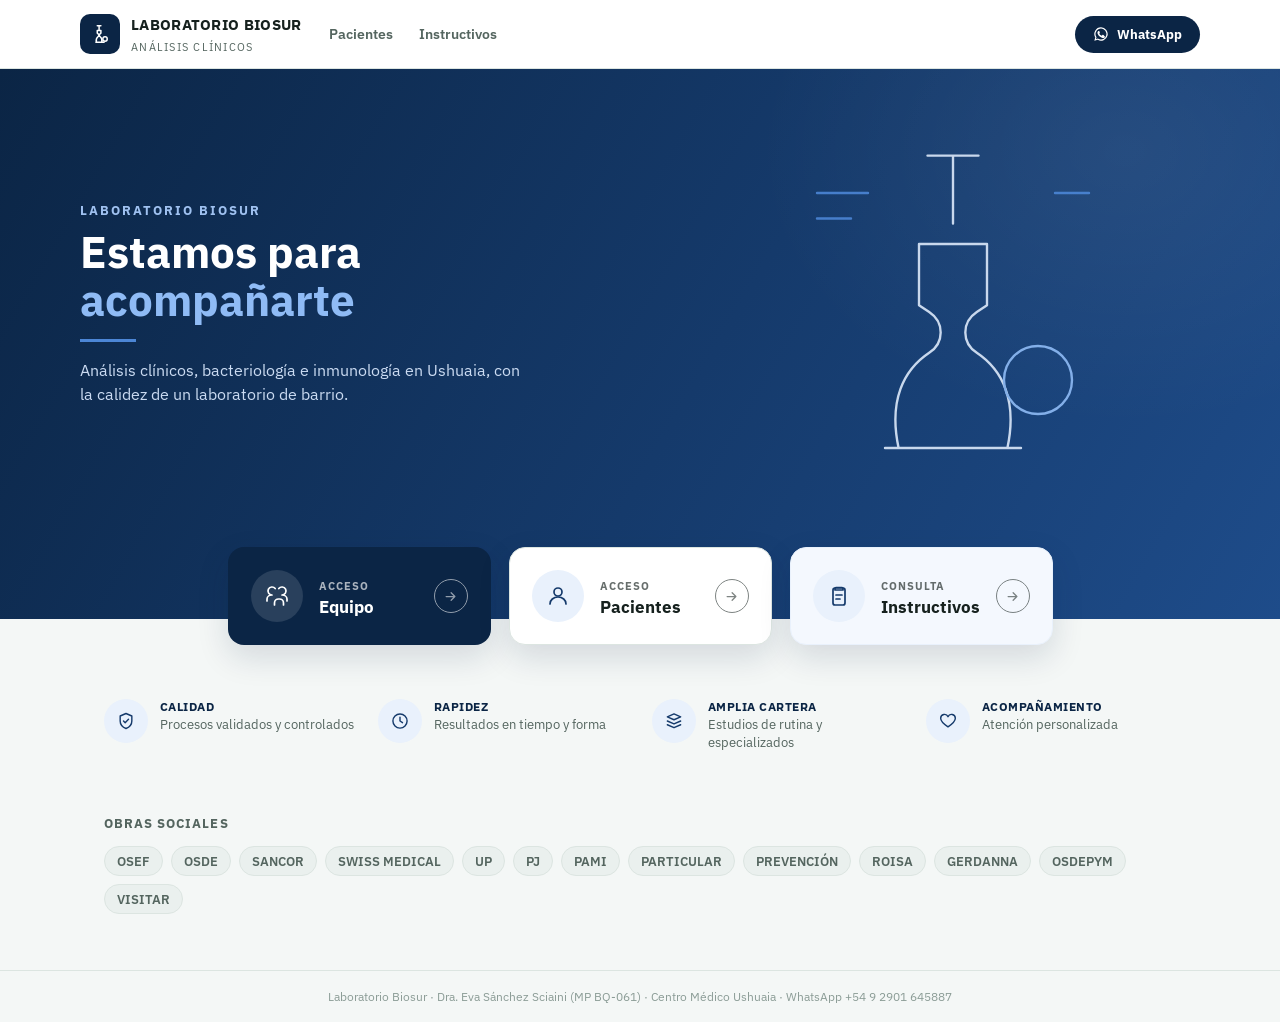
==== index.html @ 9de508c6 "Add files via upload" ====
<!DOCTYPE html>
<html lang="es">
<head>
<meta charset="UTF-8">
<meta name="viewport" content="width=device-width, initial-scale=1, viewport-fit=cover">
<title>Laboratorio Biosur</title>
<meta name="description" content="Laboratorio Biosur — Ushuaia. Acceso al equipo, portal de resultados para pacientes e instructivos de estudios.">
<link rel="preconnect" href="https://fonts.googleapis.com">
<link rel="preconnect" href="https://fonts.gstatic.com" crossorigin>
<link href="https://fonts.googleapis.com/css2?family=IBM+Plex+Sans:wght@400;500;600;700&family=IBM+Plex+Mono:wght@400;500;600&display=swap" rel="stylesheet">
<link rel="stylesheet" href="styles.css">
</head>
<body>

<header class="site-header">
  <div class="site-header-inner">
    <a class="home-link" href="index.html">
      <div class="brand-badge">
        <svg viewBox="0 0 24 24" fill="none" stroke="currentColor" stroke-width="1.6" stroke-linecap="round" stroke-linejoin="round">
          <path d="M9 3h4M11 3v5.2M7.5 21h9M8 21c-.6-3 .3-5 2-6.3 1-.75 1-2.05 0-2.8L9 11V8.2h4V11l-1 .9c-1 .75-1 2.05 0 2.8 1.7 1.3 2.6 3.3 2 6.3"/>
          <circle cx="17.5" cy="17.5" r="2.4"/>
        </svg>
      </div>
      <div class="brand-text">
        <h1>LABORATORIO BIOSUR</h1>
        <p>Análisis clínicos</p>
      </div>
    </a>
    <nav class="site-nav">
      <a href="portal.html">Pacientes</a>
      <a href="instructivos.html">Instructivos</a>
    </nav>
    <a class="btn-whatsapp-nav" href="https://wa.me/5492901645887" target="_blank" rel="noopener">
      <svg viewBox="0 0 24 24" fill="currentColor"><path d="M12 2a10 10 0 0 0-8.6 15.1L2 22l5.1-1.3A10 10 0 1 0 12 2Zm0 18.2a8.2 8.2 0 0 1-4.2-1.1l-.3-.2-3 .8.8-2.9-.2-.3A8.2 8.2 0 1 1 12 20.2Zm4.5-6.1c-.2-.1-1.5-.7-1.7-.8-.2-.1-.4-.1-.6.1-.2.2-.7.8-.8 1-.2.2-.3.2-.5.1-1.4-.7-2.4-1.3-3.3-2.9-.3-.4.3-.4.7-1.3.1-.2.1-.4 0-.5-.1-.1-.6-1.5-.8-2-.2-.5-.4-.4-.6-.4h-.5c-.2 0-.5.1-.7.3-.2.2-1 1-1 2.4s1 2.8 1.1 3c.1.2 2 3 4.8 4.2.7.3 1.2.5 1.6.6.7.2 1.3.2 1.8.1.6-.1 1.5-.6 1.7-1.2.2-.6.2-1.1.1-1.2-.1-.1-.2-.2-.5-.3Z"/></svg>
      WhatsApp
    </a>
  </div>
</header>

<section class="hero">
  <div class="hero-inner">
    <div>
      <div class="hero-eyebrow">Laboratorio Biosur</div>
      <h1>Estamos para<br><em>acompañarte</em></h1>
      <hr class="hero-rule">
      <p>Análisis clínicos, bacteriología e inmunología en Ushuaia, con la calidez de un laboratorio de barrio.</p>
    </div>
    <div class="hero-art">
      <svg viewBox="0 0 200 220" fill="none" stroke="#DCE9FA" stroke-width="1.4" stroke-linecap="round" stroke-linejoin="round">
        <path d="M85 18h30M100 18v40M60 190h80M68 190c-6-28 3-46 18-56 9-6 9-18 0-24l-6-4V70h40v36l-6 4c-9 6-9 18 0 24 15 10 24 28 18 56"/>
        <circle cx="150" cy="150" r="20" stroke="#8FBBF5"/>
        <path d="M20 40h30M20 55h20M160 40h20" stroke="#4C86D6"/>
      </svg>
    </div>
  </div>
</section>

<div class="cta-row">
  <a class="cta-card dark" href="https://claude.ai/artifact/8Lhq2tUGGRyqr3sbSBjFA2" target="_blank" rel="noopener">
    <span class="cta-icon">
      <svg viewBox="0 0 24 24" fill="none" stroke="currentColor" stroke-width="1.7" stroke-linecap="round" stroke-linejoin="round"><path d="M17 11a4 4 0 1 0-3.2-6.4M17 11c1.9 0 5 1 5 4v2M7 11a4 4 0 1 1 3.2-6.4M7 11c-1.9 0-5 1-5 4v2M9.5 21v-2a4 4 0 0 1 4-4h1a4 4 0 0 1 4 4v2"/></svg>
    </span>
    <span class="cta-body">
      <span class="cta-eyebrow">Acceso</span>
      <h2>Equipo</h2>
    </span>
    <span class="cta-arrow"><svg viewBox="0 0 24 24" fill="none" stroke="currentColor" stroke-width="2" stroke-linecap="round" stroke-linejoin="round"><path d="M5 12h14M13 6l6 6-6 6"/></svg></span>
  </a>

  <a class="cta-card" href="portal.html">
    <span class="cta-icon">
      <svg viewBox="0 0 24 24" fill="none" stroke="currentColor" stroke-width="1.7" stroke-linecap="round" stroke-linejoin="round"><circle cx="12" cy="8" r="4"/><path d="M4 20c0-4 3.5-7 8-7s8 3 8 7"/></svg>
    </span>
    <span class="cta-body">
      <span class="cta-eyebrow">Acceso</span>
      <h2>Pacientes</h2>
    </span>
    <span class="cta-arrow"><svg viewBox="0 0 24 24" fill="none" stroke="currentColor" stroke-width="2" stroke-linecap="round" stroke-linejoin="round"><path d="M5 12h14M13 6l6 6-6 6"/></svg></span>
  </a>

  <a class="cta-card tint" href="instructivos.html">
    <span class="cta-icon">
      <svg viewBox="0 0 24 24" fill="none" stroke="currentColor" stroke-width="1.7" stroke-linecap="round" stroke-linejoin="round"><rect x="6" y="4" width="12" height="17" rx="2"/><path d="M9 3.5h6a1 1 0 0 1 1 1V6H8V4.5a1 1 0 0 1 1-1ZM9 11h6M9 15h4"/></svg>
    </span>
    <span class="cta-body">
      <span class="cta-eyebrow">Consulta</span>
      <h2>Instructivos</h2>
    </span>
    <span class="cta-arrow"><svg viewBox="0 0 24 24" fill="none" stroke="currentColor" stroke-width="2" stroke-linecap="round" stroke-linejoin="round"><path d="M5 12h14M13 6l6 6-6 6"/></svg></span>
  </a>
</div>

<div class="feature-strip">
  <div class="feature">
    <span class="feature-icon"><svg viewBox="0 0 24 24" fill="none" stroke="currentColor" stroke-width="1.7" stroke-linecap="round" stroke-linejoin="round"><path d="M12 3l7 3v6c0 4.5-3 7.5-7 9-4-1.5-7-4.5-7-9V6l7-3Z"/><path d="M9 12l2 2 4-4"/></svg></span>
    <div>
      <div class="feature-title">Calidad</div>
      <div class="feature-desc">Procesos validados y controlados</div>
    </div>
  </div>
  <div class="feature">
    <span class="feature-icon"><svg viewBox="0 0 24 24" fill="none" stroke="currentColor" stroke-width="1.7" stroke-linecap="round" stroke-linejoin="round"><circle cx="12" cy="12" r="8.5"/><path d="M12 7.5V12l3 2"/></svg></span>
    <div>
      <div class="feature-title">Rapidez</div>
      <div class="feature-desc">Resultados en tiempo y forma</div>
    </div>
  </div>
  <div class="feature">
    <span class="feature-icon"><svg viewBox="0 0 24 24" fill="none" stroke="currentColor" stroke-width="1.7" stroke-linecap="round" stroke-linejoin="round"><path d="M4 7l8-3.5L20 7l-8 3.5L4 7Z"/><path d="M4 12l8 3.5 8-3.5M4 16.5l8 3.5 8-3.5"/></svg></span>
    <div>
      <div class="feature-title">Amplia cartera</div>
      <div class="feature-desc">Estudios de rutina y especializados</div>
    </div>
  </div>
  <div class="feature">
    <span class="feature-icon"><svg viewBox="0 0 24 24" fill="none" stroke="currentColor" stroke-width="1.7" stroke-linecap="round" stroke-linejoin="round"><path d="M20.8 8.6c0 4.4-8.8 10.4-8.8 10.4S3.2 13 3.2 8.6a4.6 4.6 0 0 1 8.8-1.8 4.6 4.6 0 0 1 8.8 1.8Z"/></svg></span>
    <div>
      <div class="feature-title">Acompañamiento</div>
      <div class="feature-desc">Atención personalizada</div>
    </div>
  </div>
</div>

<div class="section-obras">
  <div class="section-title">Obras sociales</div>
  <div class="chip-row">
    <span class="chip">OSEF</span>
    <span class="chip">OSDE</span>
    <span class="chip">SANCOR</span>
    <span class="chip">SWISS MEDICAL</span>
    <span class="chip">UP</span>
    <span class="chip">PJ</span>
    <span class="chip">PAMI</span>
    <span class="chip">PARTICULAR</span>
    <span class="chip">PREVENCIÓN</span>
    <span class="chip">ROISA</span>
    <span class="chip">GERDANNA</span>
    <span class="chip">OSDEPYM</span>
    <span class="chip">VISITAR</span>
  </div>
</div>

<footer class="site-footer">
  Laboratorio Biosur · Dra. Eva Sánchez Sciaini (MP BQ-061) · Centro Médico Ushuaia · WhatsApp +54 9 2901 645887
</footer>

</body>
</html>
---- styles.css ----
/* Laboratorio Biosur — sitio de pacientes
   Paleta y tipografía en línea con BIOSUR DATA (sistema interno), para que
   el paciente sienta que es el mismo laboratorio. */

:root{
  --bg:#F4F7F6; --surface:#FFFFFF; --surface-2:#EAF0EE;
  --ink:#16211E; --ink-soft:#54655F; --ink-faint:#8B9C96;
  --line:#DCE5E1; --line-strong:#C3D0CB;
  --accent:#336598; --accent-ink:#FFFFFF; --accent-soft:#DFE8F1; --accent-strong:#204D77;
  --ok:#2E9B5C; --ok-soft:#E1F4E9; --ok-ink:#0F5A31;
  --warn:#C0392B; --warn-soft:#FBE4E1; --warn-ink:#7A241C;
  --shadow: 0 1px 2px rgba(15,35,32,.06), 0 4px 14px rgba(15,35,32,.05);
  --radius: 12px;

  /* paleta "profesional" del hero / nav (más navy que el resto del sitio) */
  --navy-900:#0B2545; --navy-800:#153A6B; --navy-700:#1E4C8A;
  --blue-100:#E9F1FC; --blue-050:#F4F8FE;
}

*{ box-sizing:border-box; }
html,body{ margin:0; padding:0; }
[hidden]{ display:none!important; }
body{
  background:var(--bg); color:var(--ink);
  font-family:'IBM Plex Sans', system-ui, -apple-system, sans-serif;
  min-height:100vh;
  display:flex; flex-direction:column;
}
h1,h2,h3{ text-wrap:balance; margin:0 0 6px; }
a{ color:var(--accent-strong); }
button{ font-family:inherit; }
input,select{ font-family:inherit; font-size:15px; }

.mono{ font-family:'IBM Plex Mono', ui-monospace, monospace; }

/* ---------- header / nav ---------- */
.site-header{
  background:var(--surface); border-bottom:1px solid var(--line);
  padding:14px 24px; position:sticky; top:0; z-index:30;
}
.site-header-inner{
  max-width:1120px; margin:0 auto; display:flex; align-items:center; gap:20px;
}
.site-header .brand-text h1{ font-size:15px; font-weight:700; letter-spacing:.02em; }
.site-header .brand-text p{ margin:0; font-size:10.5px; color:var(--ink-soft); text-transform:uppercase; letter-spacing:.12em; }
.site-header a.home-link{ text-decoration:none; color:inherit; display:flex; align-items:center; gap:11px; }
.brand-badge{
  width:40px; height:40px; border-radius:10px; background:var(--navy-900);
  color:#fff; display:flex; align-items:center; justify-content:center;
  flex-shrink:0;
}
.brand-badge svg{ width:22px; height:22px; }
.site-nav{ display:flex; gap:26px; margin-left:8px; }
.site-nav a{
  color:var(--ink-soft); text-decoration:none; font-size:13.5px; font-weight:600;
}
.site-nav a:hover{ color:var(--navy-900); }
@media (max-width:700px){ .site-nav{ display:none; } }
.btn-whatsapp-nav{
  margin-left:auto; display:inline-flex; align-items:center; gap:8px;
  background:var(--navy-900); color:#fff; text-decoration:none;
  padding:10px 18px; border-radius:999px; font-size:13px; font-weight:700;
  white-space:nowrap; transition:.15s;
}
.btn-whatsapp-nav:hover{ background:var(--navy-800); }
.btn-whatsapp-nav svg{ width:16px; height:16px; }

/* ---------- layout ---------- */
main{ flex:1; width:100%; }
.wrap{ max-width:1120px; margin:0 auto; padding:0 24px; }
main.simple{ max-width:880px; margin:0 auto; padding:28px 20px 60px; width:100%; }
.lead{ color:var(--ink-soft); font-size:15px; max-width:60ch; margin-bottom:26px; }

.card{
  background:var(--surface); border:1px solid var(--line); border-radius:var(--radius);
  padding:22px; box-shadow:var(--shadow);
}
.card + .card{ margin-top:16px; }

/* ---------- hero (home) ---------- */
.hero{
  position:relative; overflow:hidden; color:#fff;
  background:
    radial-gradient(620px 460px at 88% 15%, rgba(255,255,255,.06), transparent 60%),
    linear-gradient(120deg, var(--navy-900) 0%, var(--navy-800) 55%, var(--navy-700) 100%);
  padding:56px 24px 120px;
}
.hero-inner{ max-width:1120px; margin:0 auto; position:relative; display:grid; grid-template-columns:1.1fr .9fr; gap:24px; align-items:center; }
@media (max-width:900px){ .hero-inner{ grid-template-columns:1fr; } .hero-art{ display:none; } }
.hero-eyebrow{ font-size:12.5px; font-weight:700; letter-spacing:.16em; color:#9FC1F0; text-transform:uppercase; }
.hero h1{ font-size:clamp(30px,5vw,44px); line-height:1.08; margin:10px 0 16px; font-weight:700; color:#fff; }
.hero h1 em{ font-style:normal; color:#8FBBF5; }
.hero-rule{ width:56px; height:3px; background:#4C86D6; border:none; margin:0 0 16px; }
.hero p{ font-size:15.5px; color:#CBDBF2; max-width:44ch; line-height:1.55; }
.hero-art{ display:flex; align-items:center; justify-content:center; }
.hero-art svg{ width:100%; max-width:340px; height:auto; opacity:.9; }

/* CTA cards, superpuestas sobre el borde inferior del hero */
.cta-row{
  max-width:1120px; margin:-72px auto 0; padding:0 24px; position:relative; z-index:5;
  display:grid; grid-template-columns:repeat(3,1fr); gap:18px;
}
@media (max-width:900px){ .cta-row{ grid-template-columns:1fr; } }
.cta-card{
  display:flex; align-items:center; gap:16px; text-decoration:none; color:inherit;
  padding:22px 22px; border-radius:16px; box-shadow:0 12px 32px rgba(11,37,69,.14);
  transition:.15s; background:var(--surface); border:1px solid var(--line);
}
.cta-card:hover{ transform:translateY(-2px); }
.cta-card.dark{ background:var(--navy-900); color:#fff; border-color:transparent; }
.cta-card.tint{ background:var(--blue-050); border-color:var(--blue-100); }
.cta-icon{
  width:52px; height:52px; border-radius:999px; flex-shrink:0;
  display:flex; align-items:center; justify-content:center;
  background:var(--blue-100); color:var(--navy-800);
}
.cta-card.dark .cta-icon{ background:rgba(255,255,255,.12); color:#fff; }
.cta-icon svg{ width:24px; height:24px; }
.cta-body{ flex:1; }
.cta-eyebrow{ font-size:10.5px; font-weight:700; letter-spacing:.1em; text-transform:uppercase; opacity:.65; }
.cta-card h2{ font-size:17px; margin:2px 0 0; }
.cta-arrow{
  width:34px; height:34px; border-radius:999px; border:1.5px solid currentColor; opacity:.55;
  display:flex; align-items:center; justify-content:center; flex-shrink:0;
}
.cta-arrow svg{ width:15px; height:15px; }

/* ---------- feature strip ---------- */
.feature-strip{
  max-width:1120px; margin:54px auto 0; padding:0 24px 8px;
  display:grid; grid-template-columns:repeat(4,1fr); gap:24px;
}
@media (max-width:820px){ .feature-strip{ grid-template-columns:1fr 1fr; } }
@media (max-width:480px){ .feature-strip{ grid-template-columns:1fr; } }
.feature{ display:flex; align-items:flex-start; gap:12px; }
.feature-icon{
  width:44px; height:44px; border-radius:999px; background:var(--blue-100); color:var(--navy-800);
  display:flex; align-items:center; justify-content:center; flex-shrink:0;
}
.feature-icon svg{ width:20px; height:20px; }
.feature-title{ font-size:12px; font-weight:700; letter-spacing:.04em; text-transform:uppercase; color:var(--navy-900); }
.feature-desc{ font-size:12.5px; color:var(--ink-soft); margin-top:2px; line-height:1.4; }

/* ---------- obras sociales (chips) ---------- */
.section-title{ font-size:13px; color:var(--ink-soft); text-transform:uppercase; letter-spacing:.08em; font-weight:700; margin-bottom:14px; }
.chip-row{ display:flex; flex-wrap:wrap; gap:8px; }
.chip{
  background:var(--surface-2); border:1px solid var(--line); color:var(--ink-soft);
  font-size:12.5px; font-weight:600; padding:6px 12px; border-radius:999px;
}
.section-obras{ max-width:1120px; margin:56px auto 0; padding:0 24px 56px; }

/* ---------- listado de documentos (instructivos) ---------- */
.doc-list{ display:flex; flex-direction:column; gap:10px; }
.doc-item{
  display:flex; align-items:center; gap:12px; background:var(--surface);
  border:1px solid var(--line); border-radius:9px; padding:14px 16px;
  text-decoration:none; color:var(--ink); box-shadow:var(--shadow); transition:.12s;
}
.doc-item:hover{ border-color:var(--accent); background:var(--accent-soft); }
.doc-item .doc-icon{ font-size:18px; }
.doc-item .doc-name{ font-size:14px; font-weight:600; }

/* ---------- forms ---------- */
.grid{ display:grid; gap:14px; }
label{ display:flex; flex-direction:column; gap:5px; font-size:13px; font-weight:600; color:var(--ink-soft); }
input[type=text],input[type=date],input[type=password]{
  border:1px solid var(--line-strong); background:var(--surface); color:var(--ink);
  border-radius:8px; padding:11px 12px; width:100%; outline:none; transition:.12s;
}
input:focus{ border-color:var(--accent); box-shadow:0 0 0 3px var(--accent-soft); }

.btn{
  border:none; border-radius:8px; padding:12px 18px; font-size:14px; font-weight:700; cursor:pointer;
  display:inline-flex; align-items:center; justify-content:center; gap:7px; transition:.12s; width:100%;
}
.btn-primary{ background:var(--accent); color:var(--accent-ink); }
.btn-primary:hover{ background:var(--accent-strong); }
.btn-primary:disabled{ opacity:.55; cursor:not-allowed; }
.btn-ghost{ background:var(--surface-2); color:var(--ink); }
.btn-ghost:hover{ background:var(--line); }
.btn-logout{ background:transparent; color:var(--ink-soft); font-size:12.5px; width:auto; padding:6px 10px; }

/* ---------- tabs (portal: ingresar / crear clave) ---------- */
.seg{ display:flex; gap:4px; background:var(--surface-2); padding:4px; border-radius:10px; margin-bottom:20px; }
.seg button{
  flex:1; border:none; background:transparent; color:var(--ink-soft); padding:9px 12px; border-radius:7px;
  font-size:13.5px; font-weight:600; cursor:pointer;
}
.seg button.active{ background:var(--surface); color:var(--accent-strong); box-shadow:var(--shadow); }

/* ---------- banners ---------- */
.banner{ display:flex; align-items:flex-start; gap:10px; padding:12px 14px; border-radius:8px; font-size:13.5px; margin-bottom:16px; line-height:1.5; }
.banner-warn{ background:var(--warn-soft); color:var(--warn-ink); }
.banner-ok{ background:var(--ok-soft); color:var(--ok-ink); }
.banner-info{ background:var(--accent-soft); color:var(--accent-strong); }
.hint{ font-size:12px; color:var(--ink-faint); margin-top:2px; }

/* ---------- resultados list ---------- */
.res-item{
  display:flex; align-items:center; justify-content:space-between; gap:10px;
  padding:14px 16px; border:1px solid var(--line); border-radius:9px; background:var(--surface-2);
}
.res-item + .res-item{ margin-top:10px; }
.res-item .fecha{ font-weight:700; font-size:14px; }
.res-item .estado{ font-size:12px; color:var(--ok-ink); }
.empty-state{ text-align:center; padding:40px 16px; color:var(--ink-faint); font-size:14px; }

/* ---------- instructivos ---------- */
.instructivo{ margin-bottom:30px; }
.instructivo h2{ font-size:17px; color:var(--accent-strong); }
.instructivo ol,.instructivo ul{ padding-left:22px; line-height:1.65; }
.instructivo p{ line-height:1.65; }
.instructivo .destacado{ background:var(--accent-soft); border-radius:8px; padding:12px 14px; margin:12px 0; }
.toc{ display:flex; flex-wrap:wrap; gap:8px; margin-bottom:26px; }
.toc a{
  font-size:12.5px; font-weight:600; text-decoration:none; color:var(--accent-strong);
  background:var(--accent-soft); padding:7px 12px; border-radius:999px;
}

/* ---------- footer ---------- */
.site-footer{
  text-align:center; padding:18px; font-size:12px; color:var(--ink-faint);
  border-top:1px solid var(--line);
}
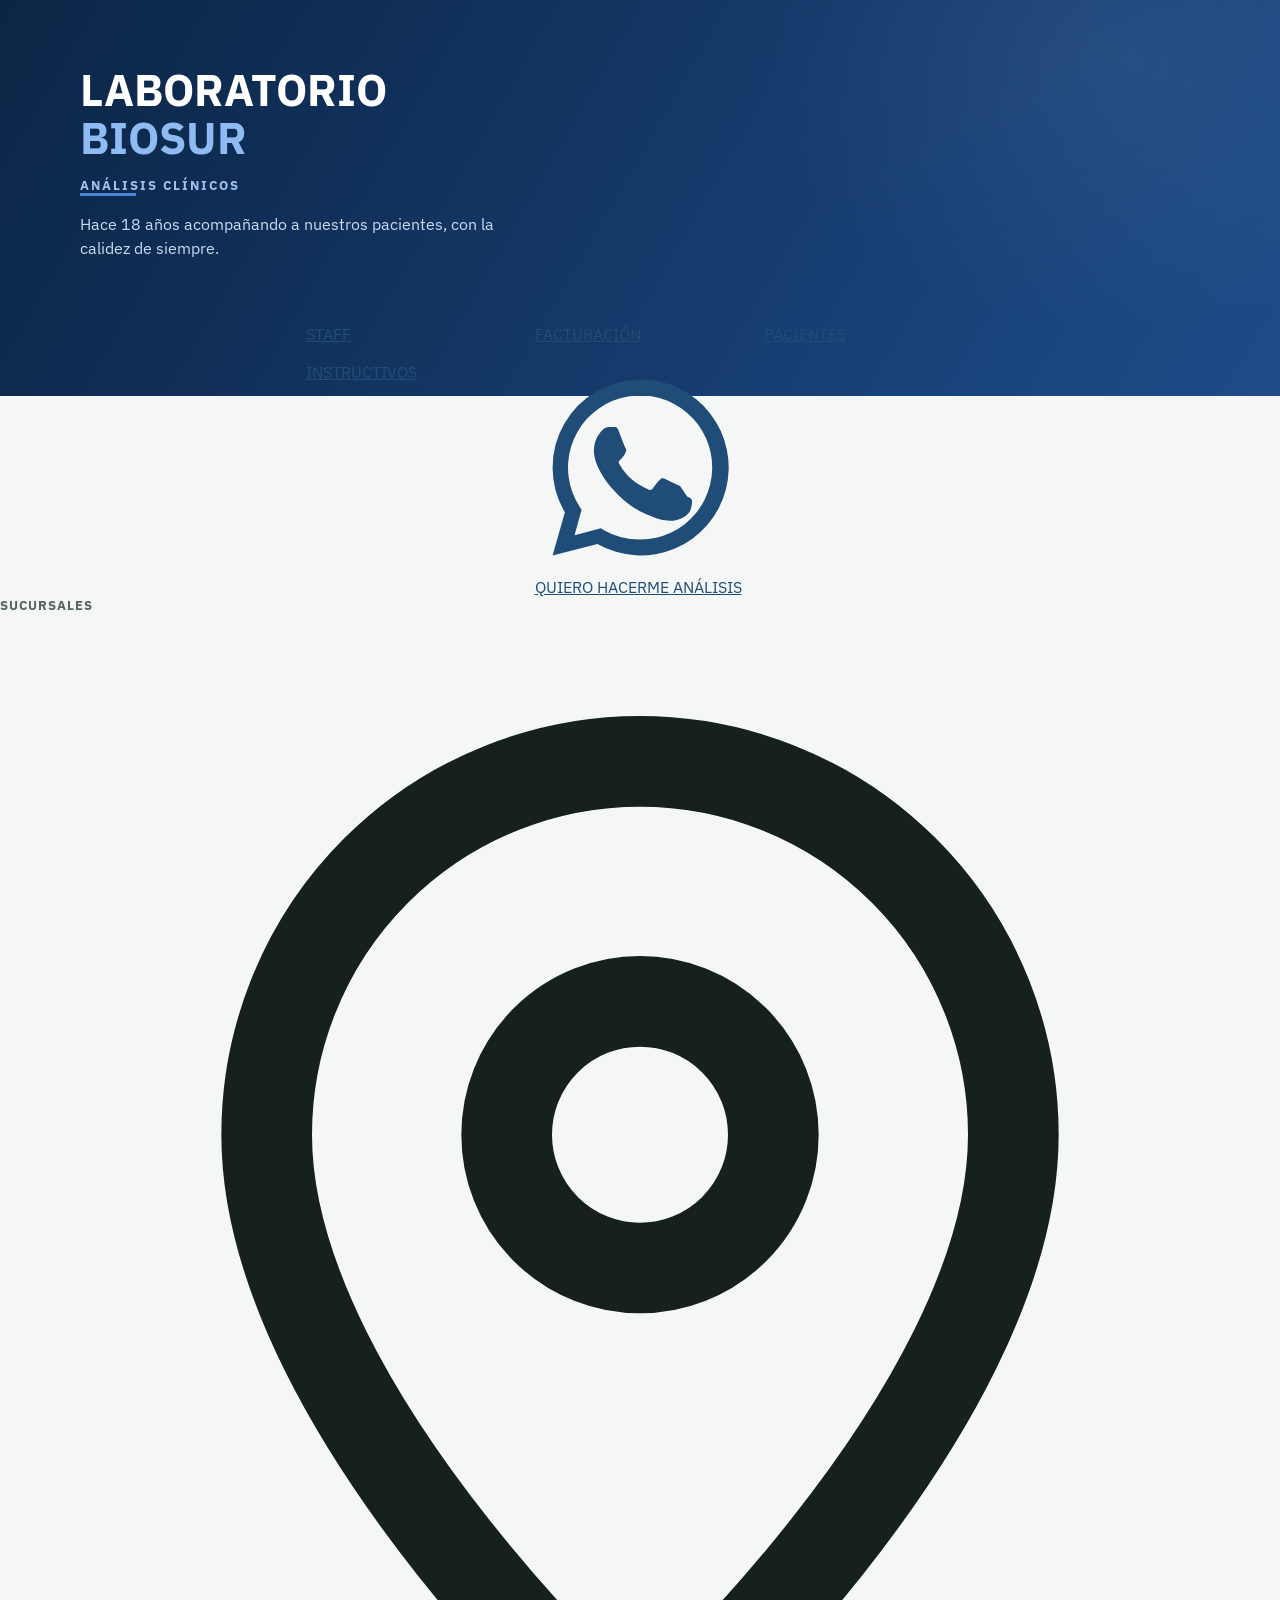
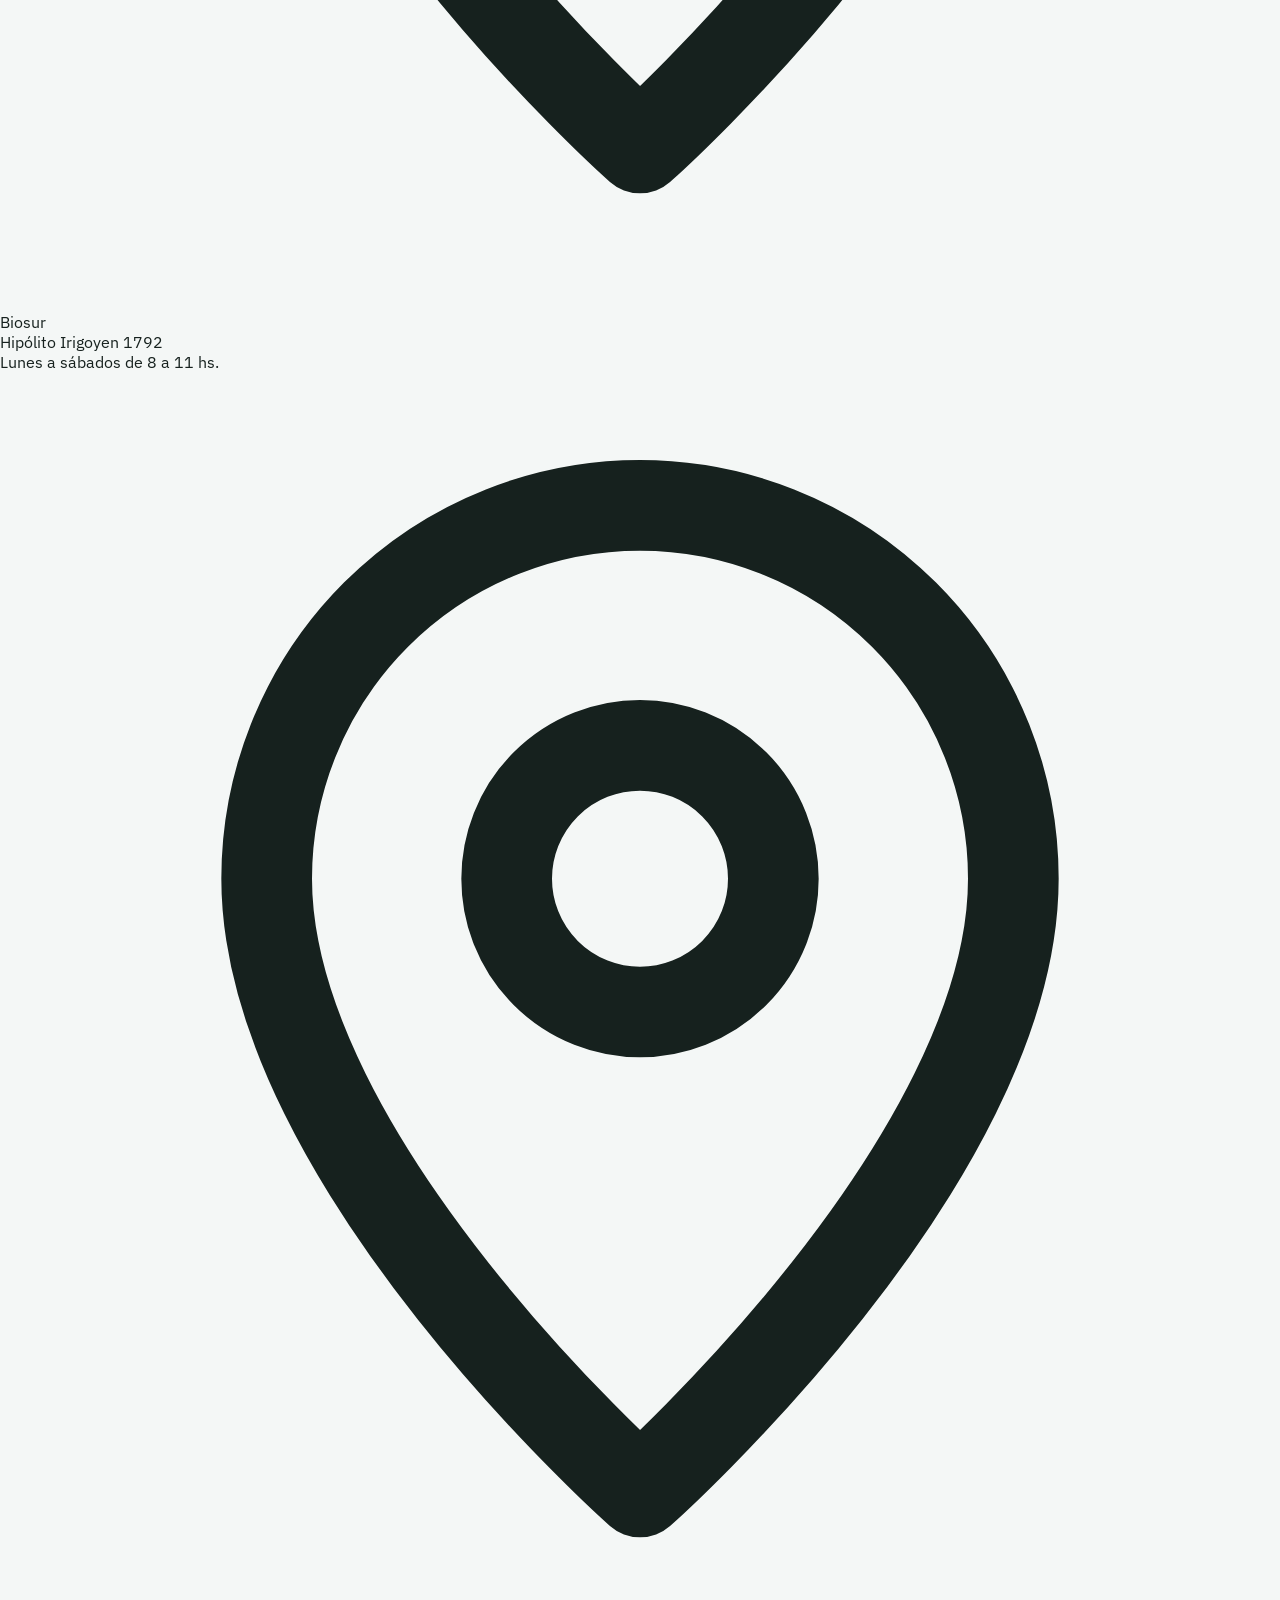
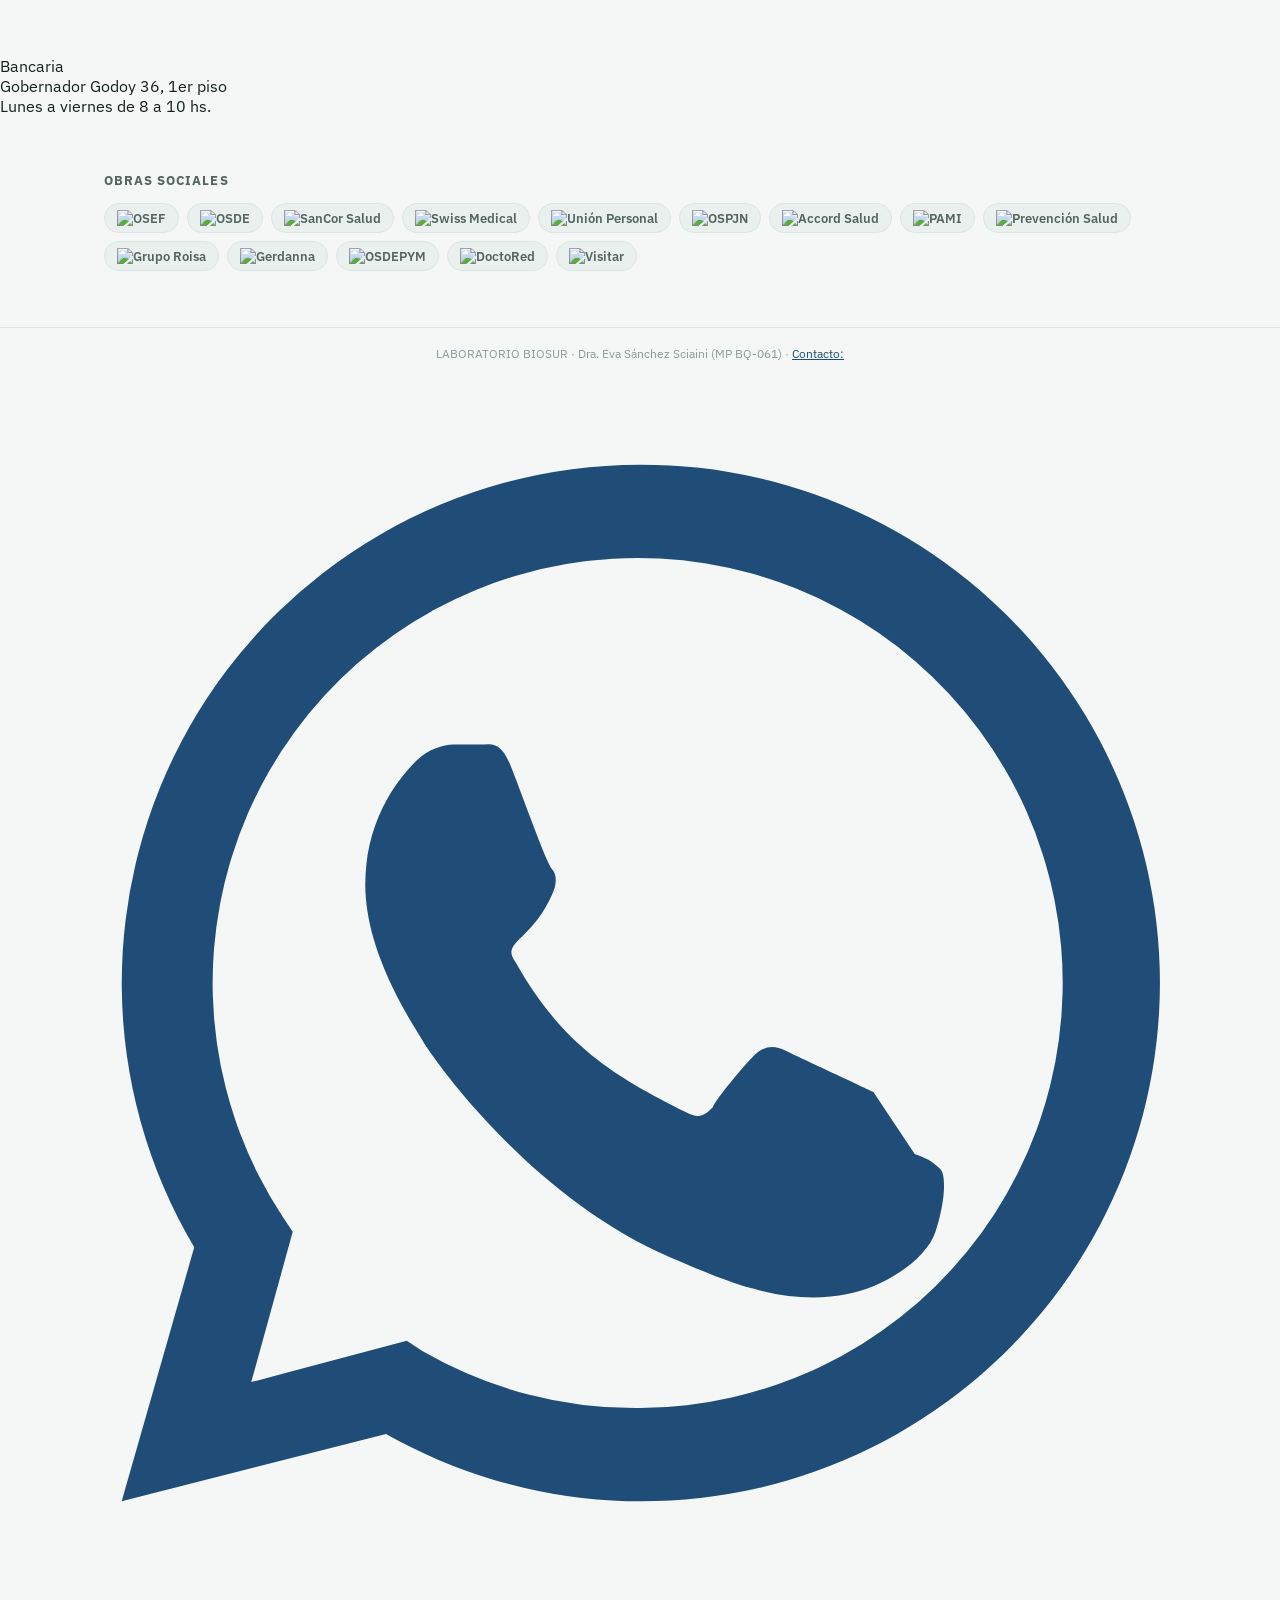
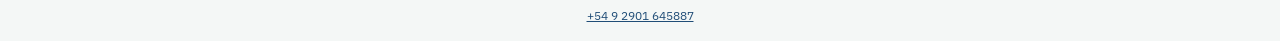
==== commit 26118ffc: "Add files via upload" ====
--- a/index.html
+++ b/index.html
@@ -5,118 +5,54 @@
 <meta name="viewport" content="width=device-width, initial-scale=1, viewport-fit=cover">
 <title>Laboratorio Biosur</title>
 <meta name="description" content="Laboratorio Biosur — Ushuaia. Acceso al equipo, portal de resultados para pacientes e instructivos de estudios.">
+<link rel="icon" type="image/png" href="assets/favicon-32.png">
 <link rel="preconnect" href="https://fonts.googleapis.com">
 <link rel="preconnect" href="https://fonts.gstatic.com" crossorigin>
-<link href="https://fonts.googleapis.com/css2?family=IBM+Plex+Sans:wght@400;500;600;700&family=IBM+Plex+Mono:wght@400;500;600&display=swap" rel="stylesheet">
+<link href="https://fonts.googleapis.com/css2?family=Archivo:wght@700;900&family=IBM+Plex+Sans:wght@400;500;600;700&family=IBM+Plex+Mono:wght@400;500;600&display=swap" rel="stylesheet">
 <link rel="stylesheet" href="styles.css">
 </head>
 <body>
 
-<header class="site-header">
-  <div class="site-header-inner">
-    <a class="home-link" href="index.html">
-      <div class="brand-badge">
-        <svg viewBox="0 0 24 24" fill="none" stroke="currentColor" stroke-width="1.6" stroke-linecap="round" stroke-linejoin="round">
-          <path d="M9 3h4M11 3v5.2M7.5 21h9M8 21c-.6-3 .3-5 2-6.3 1-.75 1-2.05 0-2.8L9 11V8.2h4V11l-1 .9c-1 .75-1 2.05 0 2.8 1.7 1.3 2.6 3.3 2 6.3"/>
-          <circle cx="17.5" cy="17.5" r="2.4"/>
-        </svg>
-      </div>
-      <div class="brand-text">
-        <h1>LABORATORIO BIOSUR</h1>
-        <p>Análisis clínicos</p>
-      </div>
-    </a>
-    <nav class="site-nav">
-      <a href="portal.html">Pacientes</a>
-      <a href="instructivos.html">Instructivos</a>
-    </nav>
-    <a class="btn-whatsapp-nav" href="https://wa.me/5492901645887" target="_blank" rel="noopener">
-      <svg viewBox="0 0 24 24" fill="currentColor"><path d="M12 2a10 10 0 0 0-8.6 15.1L2 22l5.1-1.3A10 10 0 1 0 12 2Zm0 18.2a8.2 8.2 0 0 1-4.2-1.1l-.3-.2-3 .8.8-2.9-.2-.3A8.2 8.2 0 1 1 12 20.2Zm4.5-6.1c-.2-.1-1.5-.7-1.7-.8-.2-.1-.4-.1-.6.1-.2.2-.7.8-.8 1-.2.2-.3.2-.5.1-1.4-.7-2.4-1.3-3.3-2.9-.3-.4.3-.4.7-1.3.1-.2.1-.4 0-.5-.1-.1-.6-1.5-.8-2-.2-.5-.4-.4-.6-.4h-.5c-.2 0-.5.1-.7.3-.2.2-1 1-1 2.4s1 2.8 1.1 3c.1.2 2 3 4.8 4.2.7.3 1.2.5 1.6.6.7.2 1.3.2 1.8.1.6-.1 1.5-.6 1.7-1.2.2-.6.2-1.1.1-1.2-.1-.1-.2-.2-.5-.3Z"/></svg>
-      WhatsApp
-    </a>
-  </div>
-</header>
-
 <section class="hero">
   <div class="hero-inner">
     <div>
-      <div class="hero-eyebrow">Laboratorio Biosur</div>
-      <h1>Estamos para<br><em>acompañarte</em></h1>
+      <h1>LABORATORIO<br><em>BIOSUR</em></h1>
+      <div class="hero-eyebrow">Análisis clínicos</div>
       <hr class="hero-rule">
-      <p>Análisis clínicos, bacteriología e inmunología en Ushuaia, con la calidez de un laboratorio de barrio.</p>
-    </div>
-    <div class="hero-art">
-      <svg viewBox="0 0 200 220" fill="none" stroke="#DCE9FA" stroke-width="1.4" stroke-linecap="round" stroke-linejoin="round">
-        <path d="M85 18h30M100 18v40M60 190h80M68 190c-6-28 3-46 18-56 9-6 9-18 0-24l-6-4V70h40v36l-6 4c-9 6-9 18 0 24 15 10 24 28 18 56"/>
-        <circle cx="150" cy="150" r="20" stroke="#8FBBF5"/>
-        <path d="M20 40h30M20 55h20M160 40h20" stroke="#4C86D6"/>
-      </svg>
+      <p>Hace 18 años acompañando a nuestros pacientes, con la calidez de siempre.</p>
     </div>
   </div>
 </section>
 
 <div class="cta-row">
-  <a class="cta-card dark" href="https://claude.ai/artifact/8Lhq2tUGGRyqr3sbSBjFA2" target="_blank" rel="noopener">
-    <span class="cta-icon">
-      <svg viewBox="0 0 24 24" fill="none" stroke="currentColor" stroke-width="1.7" stroke-linecap="round" stroke-linejoin="round"><path d="M17 11a4 4 0 1 0-3.2-6.4M17 11c1.9 0 5 1 5 4v2M7 11a4 4 0 1 1 3.2-6.4M7 11c-1.9 0-5 1-5 4v2M9.5 21v-2a4 4 0 0 1 4-4h1a4 4 0 0 1 4 4v2"/></svg>
-    </span>
-    <span class="cta-body">
-      <span class="cta-eyebrow">Acceso</span>
-      <h2>Equipo</h2>
-    </span>
-    <span class="cta-arrow"><svg viewBox="0 0 24 24" fill="none" stroke="currentColor" stroke-width="2" stroke-linecap="round" stroke-linejoin="round"><path d="M5 12h14M13 6l6 6-6 6"/></svg></span>
-  </a>
-
-  <a class="cta-card" href="portal.html">
-    <span class="cta-icon">
-      <svg viewBox="0 0 24 24" fill="none" stroke="currentColor" stroke-width="1.7" stroke-linecap="round" stroke-linejoin="round"><circle cx="12" cy="8" r="4"/><path d="M4 20c0-4 3.5-7 8-7s8 3 8 7"/></svg>
-    </span>
-    <span class="cta-body">
-      <span class="cta-eyebrow">Acceso</span>
-      <h2>Pacientes</h2>
-    </span>
-    <span class="cta-arrow"><svg viewBox="0 0 24 24" fill="none" stroke="currentColor" stroke-width="2" stroke-linecap="round" stroke-linejoin="round"><path d="M5 12h14M13 6l6 6-6 6"/></svg></span>
-  </a>
-
-  <a class="cta-card tint" href="instructivos.html">
-    <span class="cta-icon">
-      <svg viewBox="0 0 24 24" fill="none" stroke="currentColor" stroke-width="1.7" stroke-linecap="round" stroke-linejoin="round"><rect x="6" y="4" width="12" height="17" rx="2"/><path d="M9 3.5h6a1 1 0 0 1 1 1V6H8V4.5a1 1 0 0 1 1-1ZM9 11h6M9 15h4"/></svg>
-    </span>
-    <span class="cta-body">
-      <span class="cta-eyebrow">Consulta</span>
-      <h2>Instructivos</h2>
-    </span>
-    <span class="cta-arrow"><svg viewBox="0 0 24 24" fill="none" stroke="currentColor" stroke-width="2" stroke-linecap="round" stroke-linejoin="round"><path d="M5 12h14M13 6l6 6-6 6"/></svg></span>
+  <a class="cta-pill pill-dark" href="staff.html">STAFF</a>
+  <a class="cta-pill pill-dark" href="https://claude.ai/artifact/YQPpoM1aBmJvZv7wDzFaK4" target="_blank" rel="noopener">FACTURACIÓN</a>
+  <a class="cta-pill pill-featured" href="portal.html">PACIENTES</a>
+  <a class="cta-pill pill-tint" href="instructivos.html">INSTRUCTIVOS</a>
+  <a class="cta-pill pill-whatsapp" href="https://wa.me/5492901645887" target="_blank" rel="noopener">
+    <svg viewBox="0 0 24 24" fill="currentColor"><path d="M12 2a10 10 0 0 0-8.6 15.1L2 22l5.1-1.3A10 10 0 1 0 12 2Zm0 18.2a8.2 8.2 0 0 1-4.2-1.1l-.3-.2-3 .8.8-2.9-.2-.3A8.2 8.2 0 1 1 12 20.2Zm4.5-6.1c-.2-.1-1.5-.7-1.7-.8-.2-.1-.4-.1-.6.1-.2.2-.7.8-.8 1-.2.2-.3.2-.5.1-1.4-.7-2.4-1.3-3.3-2.9-.3-.4.3-.4.7-1.3.1-.2.1-.4 0-.5-.1-.1-.6-1.5-.8-2-.2-.5-.4-.4-.6-.4h-.5c-.2 0-.5.1-.7.3-.2.2-1 1-1 2.4s1 2.8 1.1 3c.1.2 2 3 4.8 4.2.7.3 1.2.5 1.6.6.7.2 1.3.2 1.8.1.6-.1 1.5-.6 1.7-1.2.2-.6.2-1.1.1-1.2-.1-.1-.2-.2-.5-.3Z"/></svg>
+    QUIERO HACERME ANÁLISIS
   </a>
 </div>
 
-<div class="feature-strip">
-  <div class="feature">
-    <span class="feature-icon"><svg viewBox="0 0 24 24" fill="none" stroke="currentColor" stroke-width="1.7" stroke-linecap="round" stroke-linejoin="round"><path d="M12 3l7 3v6c0 4.5-3 7.5-7 9-4-1.5-7-4.5-7-9V6l7-3Z"/><path d="M9 12l2 2 4-4"/></svg></span>
-    <div>
-      <div class="feature-title">Calidad</div>
-      <div class="feature-desc">Procesos validados y controlados</div>
+<div class="section-sucursales">
+  <div class="section-title section-title-sucursales">Sucursales</div>
+  <div class="sucursal-row">
+    <div class="sucursal-card">
+      <span class="sucursal-icon"><svg viewBox="0 0 24 24" fill="none" stroke="currentColor" stroke-width="1.7" stroke-linecap="round" stroke-linejoin="round"><path d="M12 21s-7-6.2-7-11.5A7 7 0 0 1 19 9.5C19 14.8 12 21 12 21Z"/><circle cx="12" cy="9.5" r="2.5"/></svg></span>
+      <div>
+        <div class="sucursal-name">Biosur</div>
+        <div class="sucursal-addr">Hipólito Irigoyen 1792</div>
+        <div class="sucursal-hours">Lunes a sábados de 8 a 11 hs.</div>
+      </div>
     </div>
-  </div>
-  <div class="feature">
-    <span class="feature-icon"><svg viewBox="0 0 24 24" fill="none" stroke="currentColor" stroke-width="1.7" stroke-linecap="round" stroke-linejoin="round"><circle cx="12" cy="12" r="8.5"/><path d="M12 7.5V12l3 2"/></svg></span>
-    <div>
-      <div class="feature-title">Rapidez</div>
-      <div class="feature-desc">Resultados en tiempo y forma</div>
-    </div>
-  </div>
-  <div class="feature">
-    <span class="feature-icon"><svg viewBox="0 0 24 24" fill="none" stroke="currentColor" stroke-width="1.7" stroke-linecap="round" stroke-linejoin="round"><path d="M4 7l8-3.5L20 7l-8 3.5L4 7Z"/><path d="M4 12l8 3.5 8-3.5M4 16.5l8 3.5 8-3.5"/></svg></span>
-    <div>
-      <div class="feature-title">Amplia cartera</div>
-      <div class="feature-desc">Estudios de rutina y especializados</div>
-    </div>
-  </div>
-  <div class="feature">
-    <span class="feature-icon"><svg viewBox="0 0 24 24" fill="none" stroke="currentColor" stroke-width="1.7" stroke-linecap="round" stroke-linejoin="round"><path d="M20.8 8.6c0 4.4-8.8 10.4-8.8 10.4S3.2 13 3.2 8.6a4.6 4.6 0 0 1 8.8-1.8 4.6 4.6 0 0 1 8.8 1.8Z"/></svg></span>
-    <div>
-      <div class="feature-title">Acompañamiento</div>
-      <div class="feature-desc">Atención personalizada</div>
+    <div class="sucursal-card">
+      <span class="sucursal-icon"><svg viewBox="0 0 24 24" fill="none" stroke="currentColor" stroke-width="1.7" stroke-linecap="round" stroke-linejoin="round"><path d="M12 21s-7-6.2-7-11.5A7 7 0 0 1 19 9.5C19 14.8 12 21 12 21Z"/><circle cx="12" cy="9.5" r="2.5"/></svg></span>
+      <div>
+        <div class="sucursal-name">Bancaria</div>
+        <div class="sucursal-addr">Gobernador Godoy 36, 1er piso</div>
+        <div class="sucursal-hours">Lunes a viernes de 8 a 10 hs.</div>
+      </div>
     </div>
   </div>
 </div>
@@ -124,24 +60,25 @@
 <div class="section-obras">
   <div class="section-title">Obras sociales</div>
   <div class="chip-row">
-    <span class="chip">OSEF</span>
-    <span class="chip">OSDE</span>
-    <span class="chip">SANCOR</span>
-    <span class="chip">SWISS MEDICAL</span>
-    <span class="chip">UP</span>
-    <span class="chip">PJ</span>
-    <span class="chip">PAMI</span>
-    <span class="chip">PARTICULAR</span>
-    <span class="chip">PREVENCIÓN</span>
-    <span class="chip">ROISA</span>
-    <span class="chip">GERDANNA</span>
-    <span class="chip">OSDEPYM</span>
-    <span class="chip">VISITAR</span>
+    <span class="chip chip-logo"><img src="assets/logos/osef.png" alt="OSEF"></span>
+    <span class="chip chip-logo-fill bg-osde"><img src="assets/logos/osde-white.png" alt="OSDE"></span>
+    <span class="chip chip-logo"><img src="assets/logos/sancor.png" alt="SanCor Salud"></span>
+    <span class="chip chip-logo"><img src="assets/logos/swiss-medical.png" alt="Swiss Medical"></span>
+    <span class="chip chip-logo"><img src="assets/logos/union-personal.png" alt="Unión Personal"></span>
+    <span class="chip chip-logo-fill bg-ospjn"><img src="assets/logos/ospjn.png" alt="OSPJN"></span>
+    <span class="chip chip-logo"><img src="assets/logos/accord-salud.png" alt="Accord Salud"></span>
+    <span class="chip chip-logo"><img src="assets/logos/pami.png" alt="PAMI"></span>
+    <span class="chip chip-logo"><img src="assets/logos/prevencion-salud.png" alt="Prevención Salud"></span>
+    <span class="chip chip-logo-fill bg-roisa"><img src="assets/logos/grupo-roisa.png" alt="Grupo Roisa"></span>
+    <span class="chip chip-logo"><img src="assets/logos/gerdanna.png" alt="Gerdanna"></span>
+    <span class="chip chip-logo"><img src="assets/logos/osdepym.png" alt="OSDEPYM"></span>
+    <span class="chip chip-logo-fill bg-doctored"><img src="assets/logos/doctored.png" alt="DoctoRed"></span>
+    <span class="chip chip-logo"><img src="assets/logos/visitar.png" alt="Visitar"></span>
   </div>
 </div>
 
 <footer class="site-footer">
-  Laboratorio Biosur · Dra. Eva Sánchez Sciaini (MP BQ-061) · Centro Médico Ushuaia · WhatsApp +54 9 2901 645887
+  LABORATORIO BIOSUR · Dra. Eva Sánchez Sciaini (MP BQ-061) · <a class="footer-whatsapp" href="https://wa.me/5492901645887" target="_blank" rel="noopener"><span class="footer-contacto">Contacto:</span> <svg viewBox="0 0 24 24" fill="currentColor"><path d="M12 2a10 10 0 0 0-8.6 15.1L2 22l5.1-1.3A10 10 0 1 0 12 2Zm0 18.2a8.2 8.2 0 0 1-4.2-1.1l-.3-.2-3 .8.8-2.9-.2-.3A8.2 8.2 0 1 1 12 20.2Zm4.5-6.1c-.2-.1-1.5-.7-1.7-.8-.2-.1-.4-.1-.6.1-.2.2-.7.8-.8 1-.2.2-.3.2-.5.1-1.4-.7-2.4-1.3-3.3-2.9-.3-.4.3-.4.7-1.3.1-.2.1-.4 0-.5-.1-.1-.6-1.5-.8-2-.2-.5-.4-.4-.6-.4h-.5c-.2 0-.5.1-.7.3-.2.2-1 1-1 2.4s1 2.8 1.1 3c.1.2 2 3 4.8 4.2.7.3 1.2.5 1.6.6.7.2 1.3.2 1.8.1.6-.1 1.5-.6 1.7-1.2.2-.6.2-1.1.1-1.2-.1-.1-.2-.2-.5-.3Z"/></svg>+54 9 2901 645887</a>
 </footer>
 
 </body>
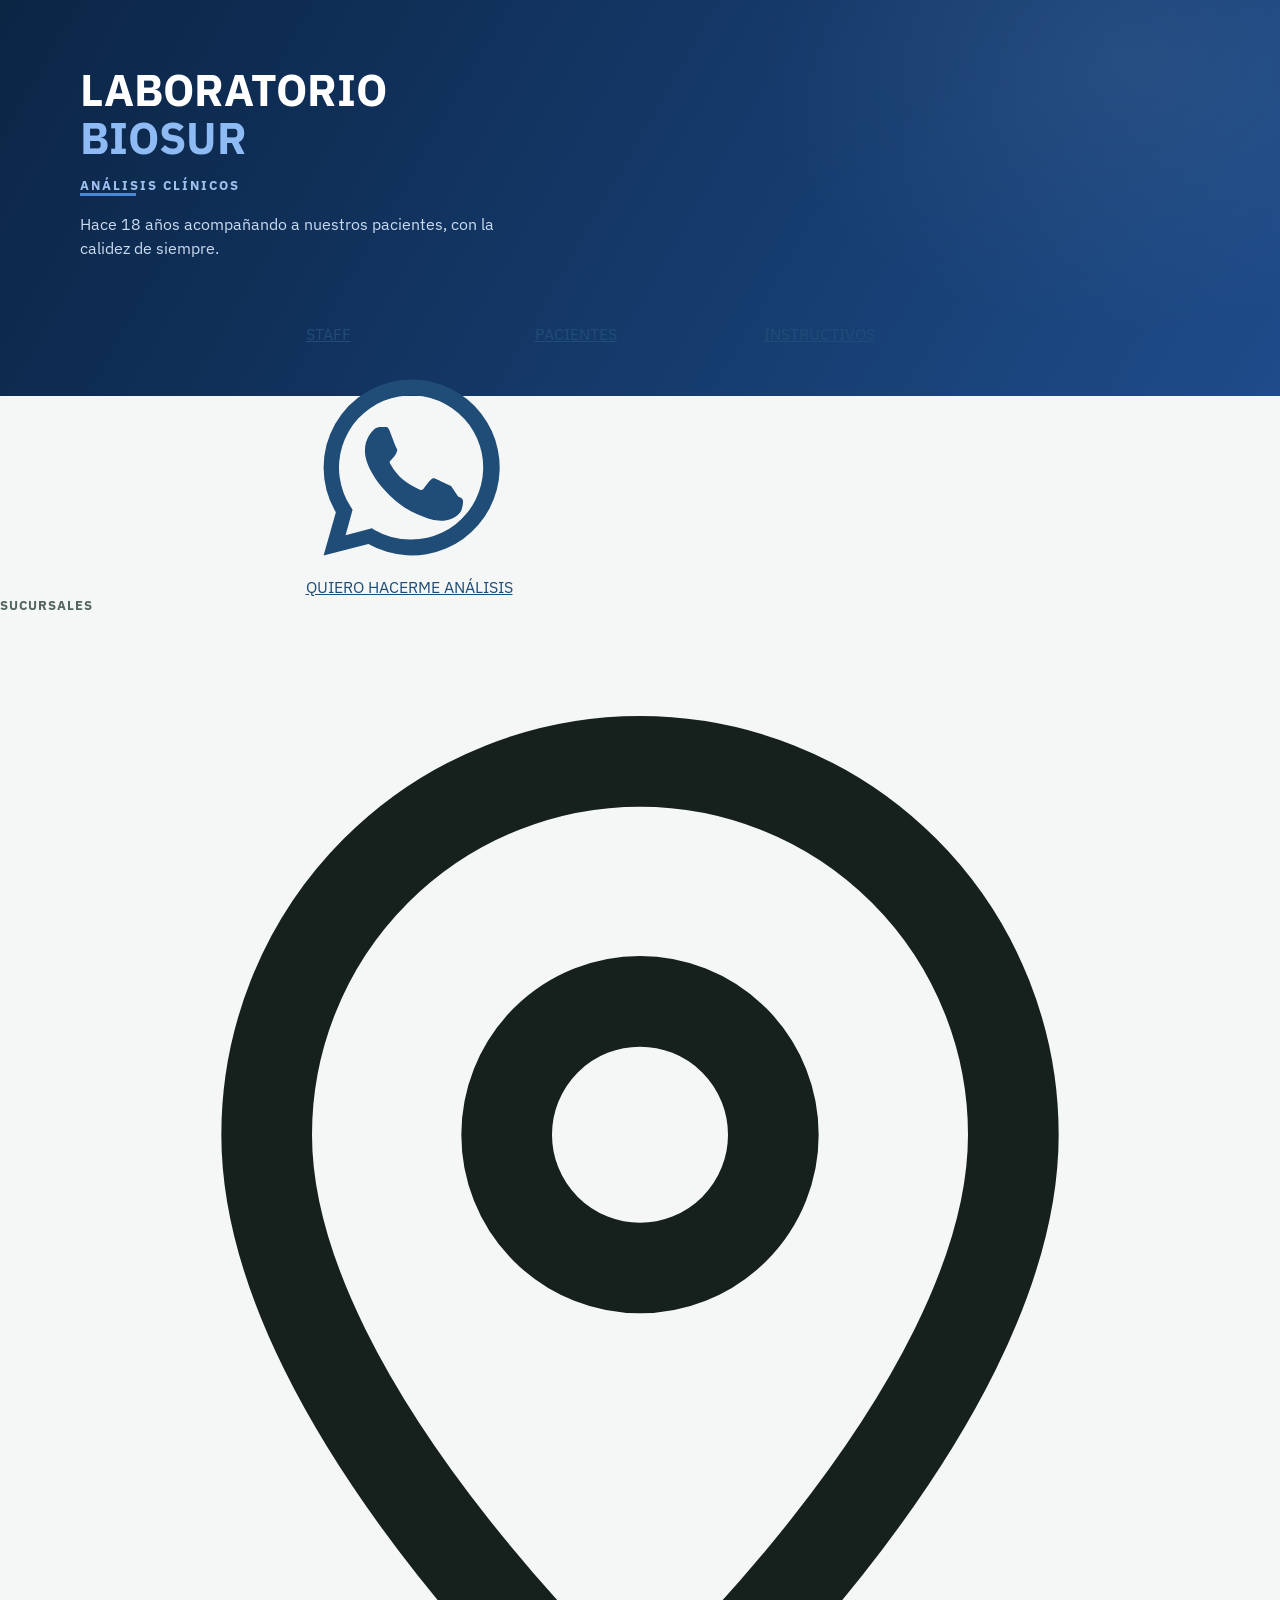
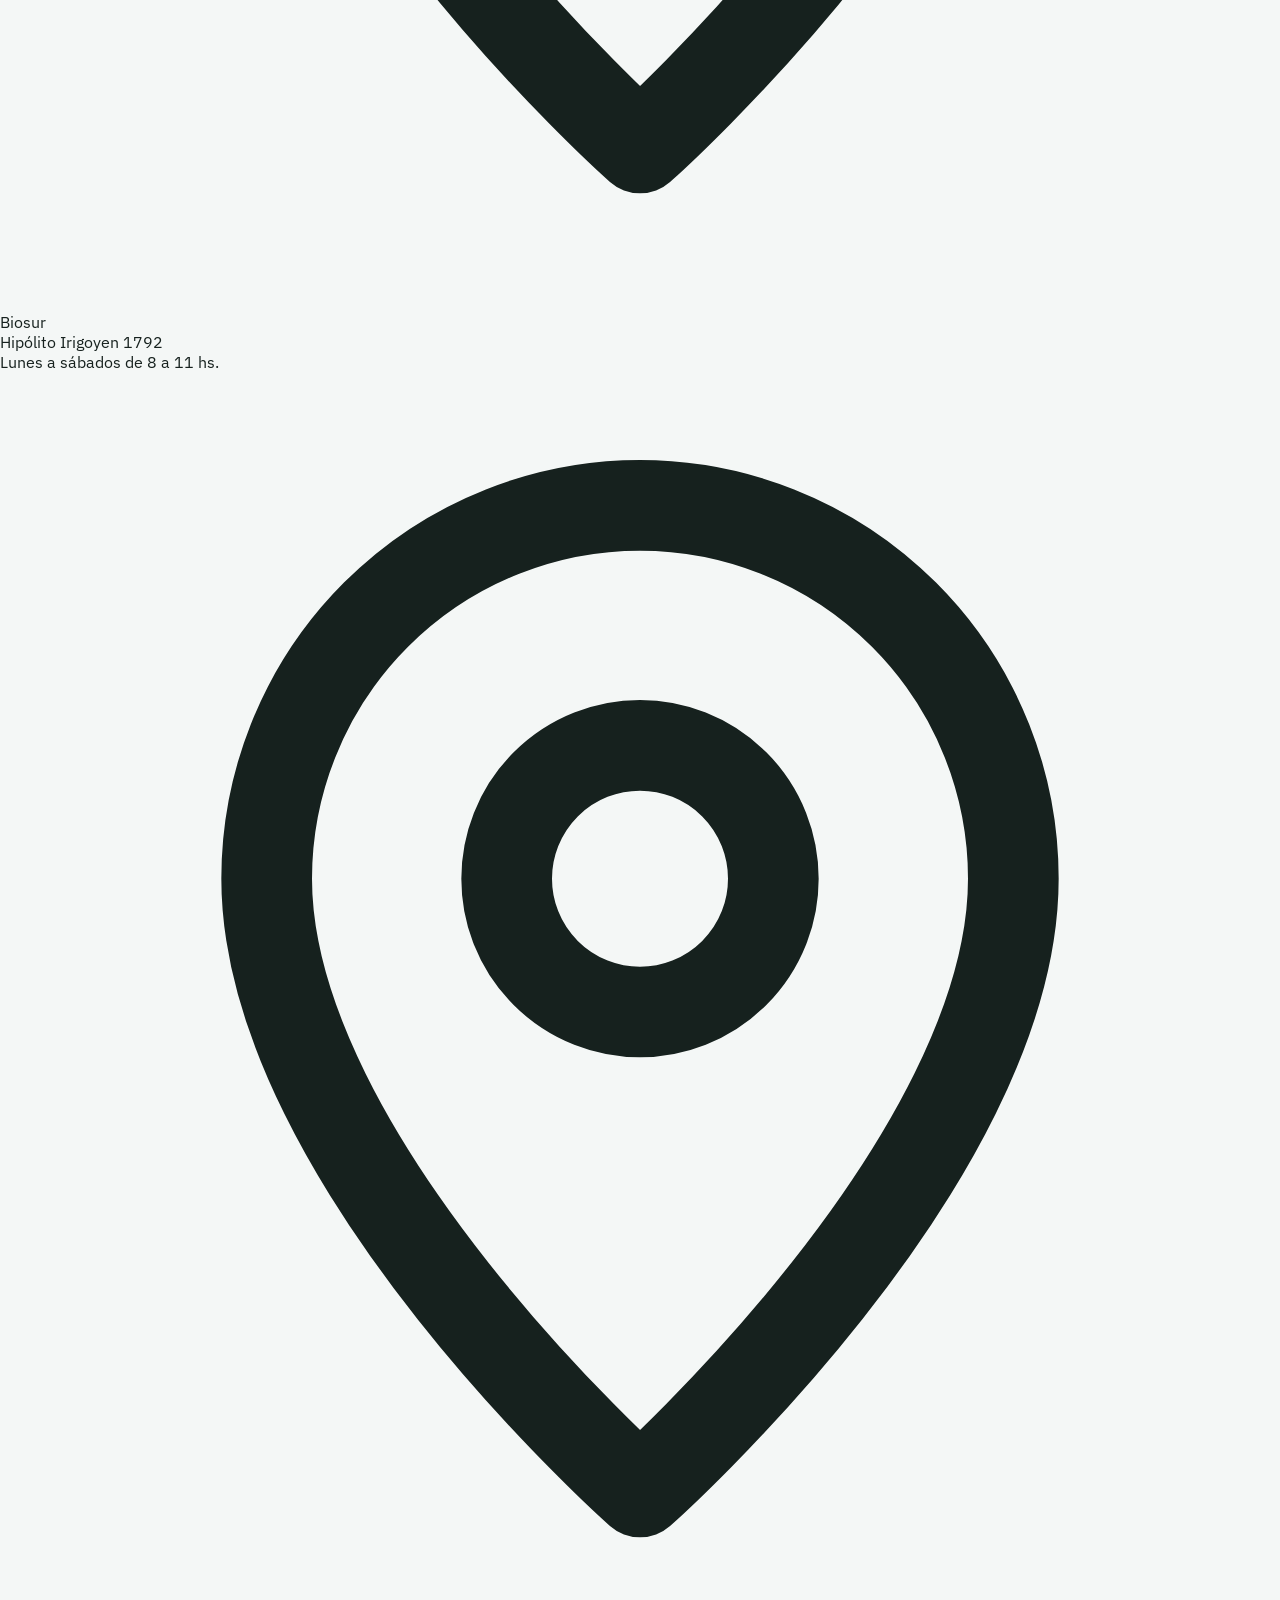
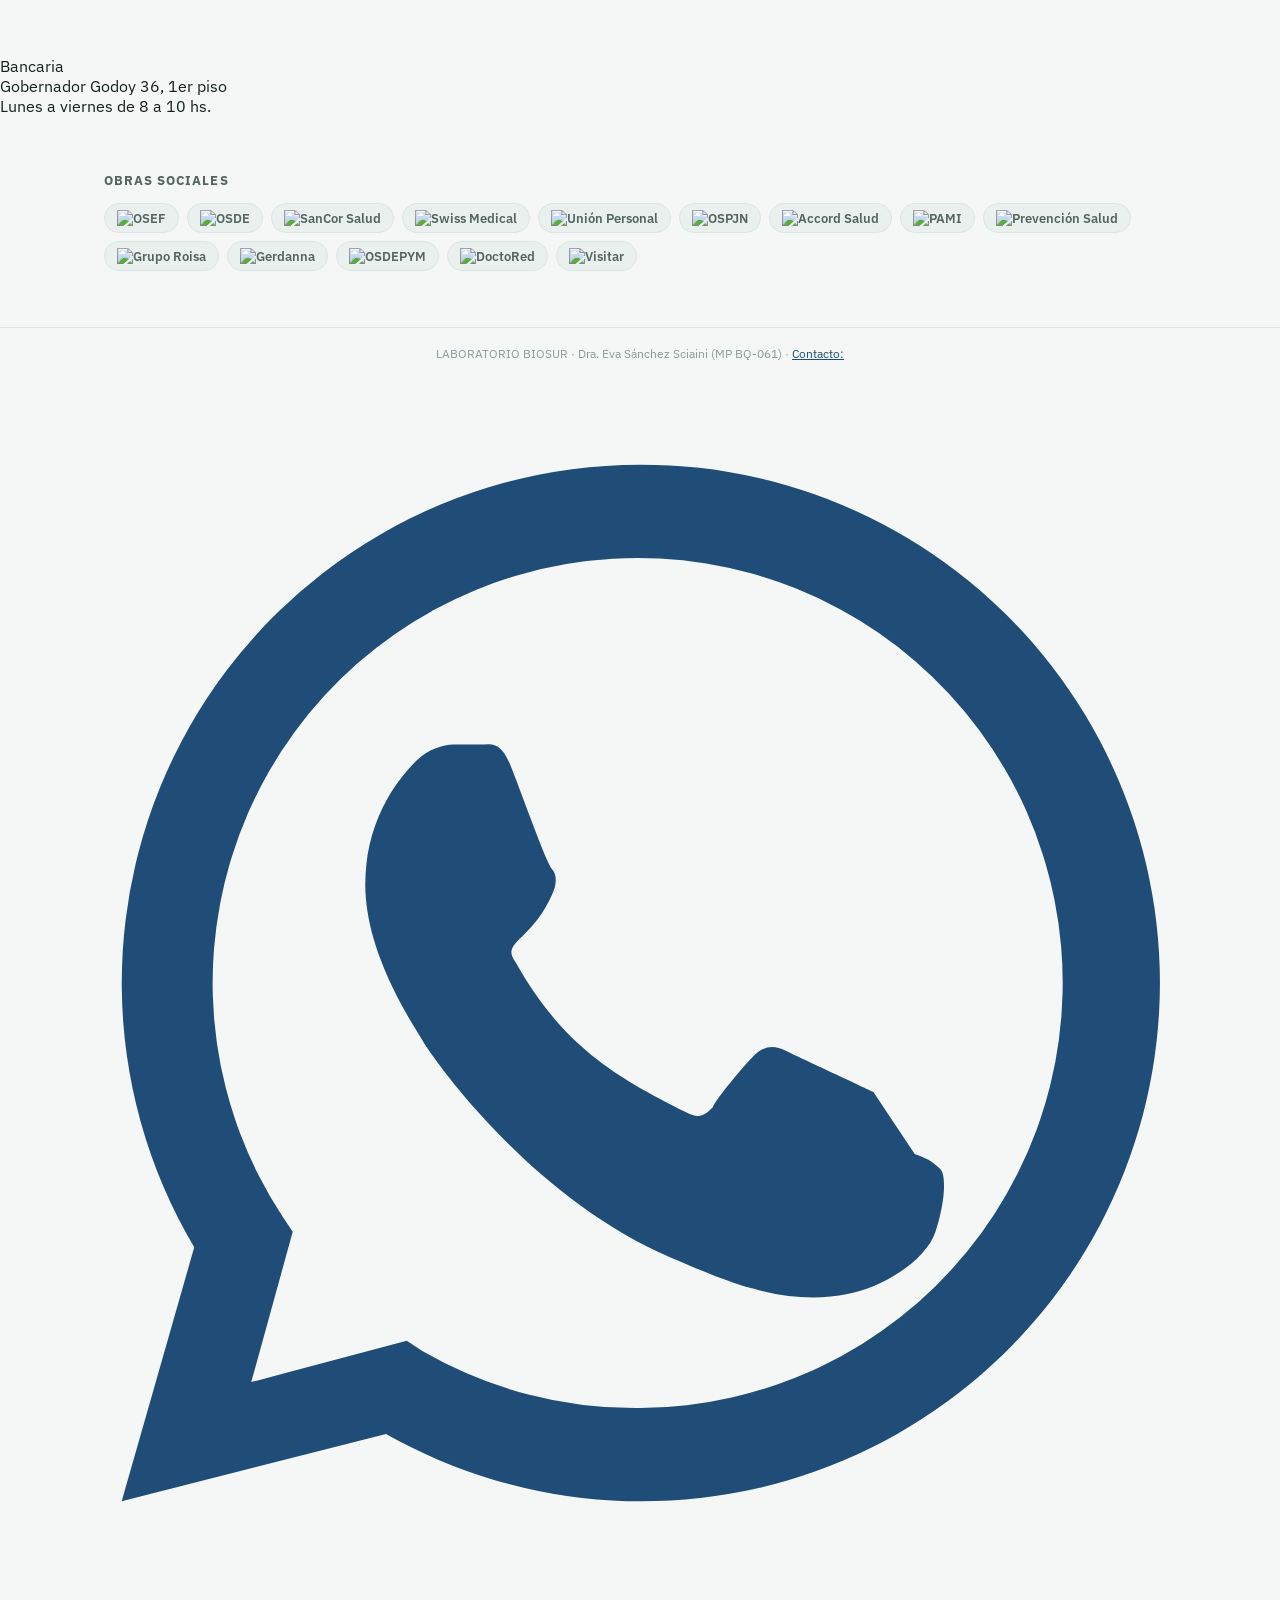
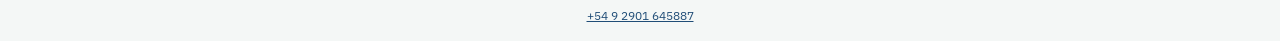
==== commit 4500f6e5: "Add files via upload" ====
--- a/index.html
+++ b/index.html
@@ -26,7 +26,6 @@
 
 <div class="cta-row">
   <a class="cta-pill pill-dark" href="staff.html">STAFF</a>
-  <a class="cta-pill pill-dark" href="https://claude.ai/artifact/YQPpoM1aBmJvZv7wDzFaK4" target="_blank" rel="noopener">FACTURACIÓN</a>
   <a class="cta-pill pill-featured" href="portal.html">PACIENTES</a>
   <a class="cta-pill pill-tint" href="instructivos.html">INSTRUCTIVOS</a>
   <a class="cta-pill pill-whatsapp" href="https://wa.me/5492901645887" target="_blank" rel="noopener">
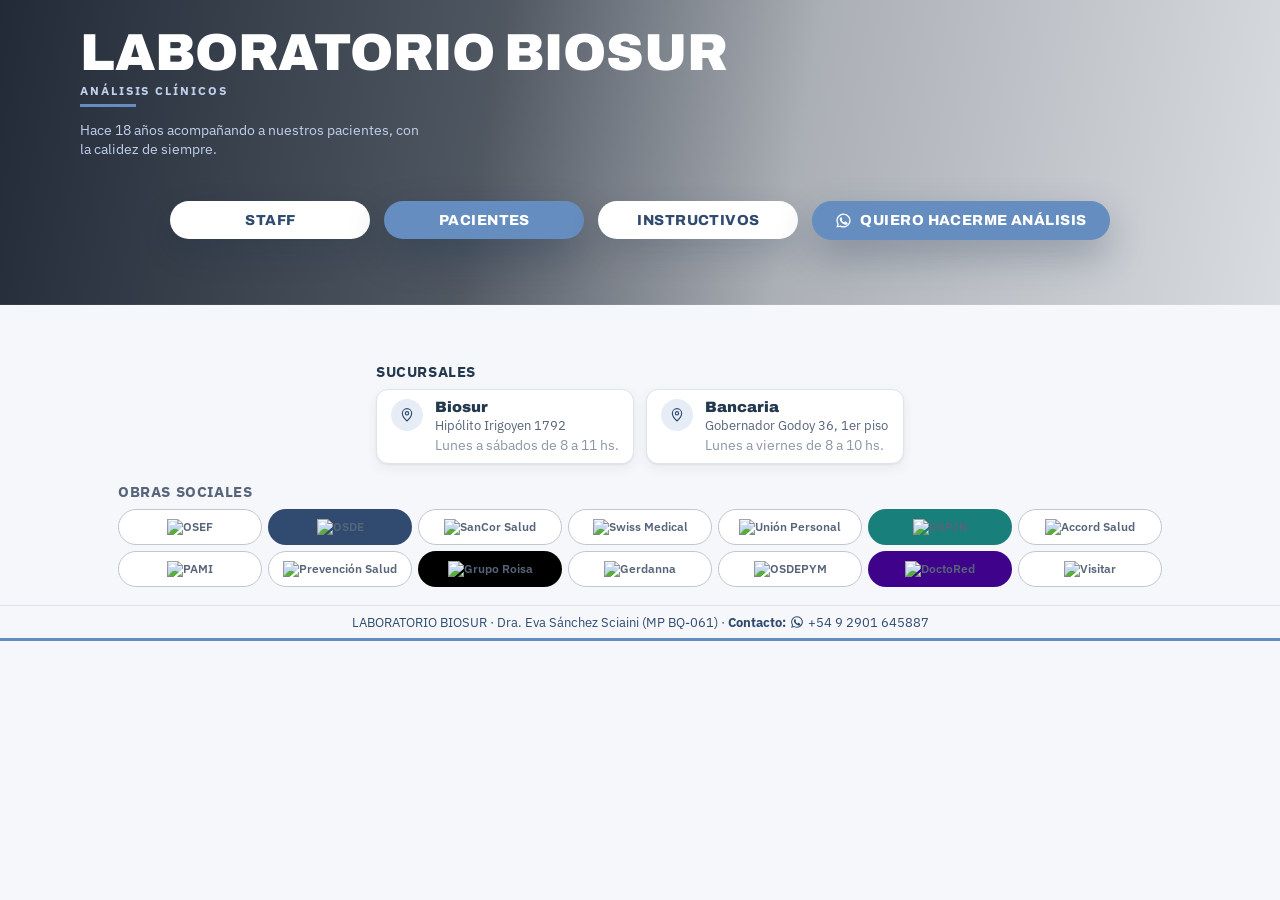
==== commit 612efc8a: "Add files via upload" ====
--- a/index.html
+++ b/index.html
@@ -16,7 +16,7 @@
 <section class="hero">
   <div class="hero-inner">
     <div>
-      <h1>LABORATORIO<br><em>BIOSUR</em></h1>
+      <h1>LABORATORIO <em>BIOSUR</em></h1>
       <div class="hero-eyebrow">Análisis clínicos</div>
       <hr class="hero-rule">
       <p>Hace 18 años acompañando a nuestros pacientes, con la calidez de siempre.</p>
--- a/styles.css
+++ b/styles.css
@@ -1,20 +1,25 @@
 /* Laboratorio Biosur — sitio de pacientes
-   Paleta y tipografía en línea con BIOSUR DATA (sistema interno), para que
-   el paciente sienta que es el mismo laboratorio. */
+   Paleta de marca oficial (branding Biosur): navy #304b6f, azul medio
+   #658dc0, azul pálido #c1d0ee, gris frío #c2c6cf, negro y blanco. */
 
 :root{
-  --bg:#F4F7F6; --surface:#FFFFFF; --surface-2:#EAF0EE;
-  --ink:#16211E; --ink-soft:#54655F; --ink-faint:#8B9C96;
-  --line:#DCE5E1; --line-strong:#C3D0CB;
-  --accent:#336598; --accent-ink:#FFFFFF; --accent-soft:#DFE8F1; --accent-strong:#204D77;
+  --bg:#F5F7FA; --surface:#FFFFFF; --surface-2:#EEF2F8;
+  --ink:#1A2433; --ink-soft:#57647A; --ink-faint:#8D96A6;
+  --line:#DEE3EC; --line-strong:#C2C6CF;
+  --accent:#4E77A6; --accent-ink:#FFFFFF; --accent-soft:#E7EDF7; --accent-strong:#304B6F;
   --ok:#2E9B5C; --ok-soft:#E1F4E9; --ok-ink:#0F5A31;
   --warn:#C0392B; --warn-soft:#FBE4E1; --warn-ink:#7A241C;
-  --shadow: 0 1px 2px rgba(15,35,32,.06), 0 4px 14px rgba(15,35,32,.05);
+  --shadow: 0 1px 2px rgba(20,32,50,.06), 0 4px 14px rgba(20,32,50,.06);
   --radius: 12px;
 
-  /* paleta "profesional" del hero / nav (más navy que el resto del sitio) */
-  --navy-900:#0B2545; --navy-800:#153A6B; --navy-700:#1E4C8A;
-  --blue-100:#E9F1FC; --blue-050:#F4F8FE;
+  /* paleta de marca — Laboratorio Biosur */
+  --navy-900:#22384F; /* variante oscura derivada, para profundidad en el hero */
+  --navy-800:#304B6F; /* navy de marca */
+  --navy-700:#4B7099; /* variante intermedia derivada */
+  --brand-blue:#658DC0; /* azul medio de marca (uso decorativo/acentos) */
+  --blue-100:#C1D0EE; /* azul pálido de marca */
+  --blue-050:#EEF3FB; /* tint muy claro derivado */
+  --grey-cool:#C2C6CF; /* gris frío de marca */
 }
 
 *{ box-sizing:border-box; }
@@ -27,6 +32,7 @@
   display:flex; flex-direction:column;
 }
 h1,h2,h3{ text-wrap:balance; margin:0 0 6px; }
+.brand-face{ font-family:'Archivo', 'IBM Plex Sans', system-ui, sans-serif; font-weight:900; }
 a{ color:var(--accent-strong); }
 button{ font-family:inherit; }
 input,select{ font-family:inherit; font-size:15px; }
@@ -38,17 +44,28 @@
   background:var(--surface); border-bottom:1px solid var(--line);
   padding:14px 24px; position:sticky; top:0; z-index:30;
 }
+.site-header.overlay{
+  background:transparent; border-bottom:none; position:absolute; top:0; left:0; right:0;
+}
+.site-header.overlay .brand-text h1,
+.site-header.overlay .brand-text p{ color:#fff; }
+.site-header.overlay .site-nav a{ color:var(--blue-100); }
+.site-header.overlay .site-nav a:hover{ color:#fff; }
 .site-header-inner{
   max-width:1120px; margin:0 auto; display:flex; align-items:center; gap:20px;
 }
-.site-header .brand-text h1{ font-size:15px; font-weight:700; letter-spacing:.02em; }
+.site-header .brand-text h1{
+  font-family:'Archivo', 'IBM Plex Sans', system-ui, sans-serif; font-weight:900;
+  font-size:15px; letter-spacing:.01em;
+}
 .site-header .brand-text p{ margin:0; font-size:10.5px; color:var(--ink-soft); text-transform:uppercase; letter-spacing:.12em; }
 .site-header a.home-link{ text-decoration:none; color:inherit; display:flex; align-items:center; gap:11px; }
 .brand-badge{
-  width:40px; height:40px; border-radius:10px; background:var(--navy-900);
+  width:40px; height:40px; border-radius:10px; background:var(--navy-800);
   color:#fff; display:flex; align-items:center; justify-content:center;
-  flex-shrink:0;
-}
+  flex-shrink:0; overflow:hidden;
+}
+.brand-badge img{ width:100%; height:100%; object-fit:cover; display:block; }
 .brand-badge svg{ width:22px; height:22px; }
 .site-nav{ display:flex; gap:26px; margin-left:8px; }
 .site-nav a{
@@ -81,49 +98,60 @@
 .hero{
   position:relative; overflow:hidden; color:#fff;
   background:
-    radial-gradient(620px 460px at 88% 15%, rgba(255,255,255,.06), transparent 60%),
-    linear-gradient(120deg, var(--navy-900) 0%, var(--navy-800) 55%, var(--navy-700) 100%);
-  padding:56px 24px 120px;
-}
-.hero-inner{ max-width:1120px; margin:0 auto; position:relative; display:grid; grid-template-columns:1.1fr .9fr; gap:24px; align-items:center; }
+    linear-gradient(100deg, rgba(15,25,38,.92) 0%, rgba(15,25,38,.72) 38%, rgba(15,25,38,.32) 62%, rgba(15,25,38,.12) 100%),
+    url('assets/hero-photo.jpg');
+  background-size: cover;
+  background-position: center;
+  padding:26px 24px 132px;
+}
+.hero-inner{ max-width:1120px; margin:0 auto; position:relative; display:grid; grid-template-columns:1fr; gap:24px; align-items:center; }
 @media (max-width:900px){ .hero-inner{ grid-template-columns:1fr; } .hero-art{ display:none; } }
-.hero-eyebrow{ font-size:12.5px; font-weight:700; letter-spacing:.16em; color:#9FC1F0; text-transform:uppercase; }
-.hero h1{ font-size:clamp(30px,5vw,44px); line-height:1.08; margin:10px 0 16px; font-weight:700; color:#fff; }
-.hero h1 em{ font-style:normal; color:#8FBBF5; }
-.hero-rule{ width:56px; height:3px; background:#4C86D6; border:none; margin:0 0 16px; }
-.hero p{ font-size:15.5px; color:#CBDBF2; max-width:44ch; line-height:1.55; }
+.hero-eyebrow{ font-size:12px; font-weight:700; letter-spacing:.16em; color:var(--blue-100); text-transform:uppercase; margin:0 0 6px; }
+.hero h1{
+  font-family:'Archivo','IBM Plex Sans',system-ui,sans-serif; font-weight:900;
+  font-size:clamp(30px,5.6vw,52px); line-height:1.04; margin:0 0 3px; color:#fff;
+}
+@media (min-width:480px){ .hero h1{ white-space:nowrap; } }
+.hero h1 em{ font-style:normal; color:#fff; }
+.hero-rule{ width:56px; height:3px; background:var(--brand-blue); border:none; margin:0 0 8px; }
+.hero p{ font-size:14px; color:var(--blue-100); max-width:44ch; line-height:1.35; }
 .hero-art{ display:flex; align-items:center; justify-content:center; }
-.hero-art svg{ width:100%; max-width:340px; height:auto; opacity:.9; }
-
-/* CTA cards, superpuestas sobre el borde inferior del hero */
+.hero-art svg, .hero-art img{ width:100%; max-width:380px; height:auto; display:block; }
+
+/* CTA pills, superpuestos sobre el borde inferior del hero */
 .cta-row{
-  max-width:1120px; margin:-72px auto 0; padding:0 24px; position:relative; z-index:5;
-  display:grid; grid-template-columns:repeat(3,1fr); gap:18px;
-}
-@media (max-width:900px){ .cta-row{ grid-template-columns:1fr; } }
-.cta-card{
-  display:flex; align-items:center; gap:16px; text-decoration:none; color:inherit;
-  padding:22px 22px; border-radius:16px; box-shadow:0 12px 32px rgba(11,37,69,.14);
-  transition:.15s; background:var(--surface); border:1px solid var(--line);
-}
-.cta-card:hover{ transform:translateY(-2px); }
-.cta-card.dark{ background:var(--navy-900); color:#fff; border-color:transparent; }
-.cta-card.tint{ background:var(--blue-050); border-color:var(--blue-100); }
-.cta-icon{
-  width:52px; height:52px; border-radius:999px; flex-shrink:0;
-  display:flex; align-items:center; justify-content:center;
-  background:var(--blue-100); color:var(--navy-800);
-}
-.cta-card.dark .cta-icon{ background:rgba(255,255,255,.12); color:#fff; }
-.cta-icon svg{ width:24px; height:24px; }
-.cta-body{ flex:1; }
-.cta-eyebrow{ font-size:10.5px; font-weight:700; letter-spacing:.1em; text-transform:uppercase; opacity:.65; }
-.cta-card h2{ font-size:17px; margin:2px 0 0; }
-.cta-arrow{
-  width:34px; height:34px; border-radius:999px; border:1.5px solid currentColor; opacity:.55;
-  display:flex; align-items:center; justify-content:center; flex-shrink:0;
-}
-.cta-arrow svg{ width:15px; height:15px; }
+  max-width:1120px; margin:0 auto; padding:0 24px; position:relative; z-index:5;
+  display:flex; align-items:center; justify-content:center; gap:14px; flex-wrap:wrap;
+  transform:translateY(-104px);
+}
+.cta-pill{
+  display:inline-flex; align-items:center; justify-content:center; text-align:center;
+  text-decoration:none; font-family:'Archivo','IBM Plex Sans',system-ui,sans-serif; font-weight:800;
+  border-radius:999px; padding:10px 20px; width:200px; font-size:14.5px; letter-spacing:.03em;
+  box-shadow:0 12px 32px rgba(11,37,69,.16); transition:.15s; border:1px solid transparent;
+  background:var(--surface); color:var(--ink);
+}
+.cta-pill:hover{ transform:translateY(-2px); }
+.cta-pill.pill-dark{ background:#fff; color:var(--navy-800); }
+.cta-pill.pill-tint{ background:#fff; color:var(--navy-800); }
+.cta-pill.pill-featured{
+  background:var(--brand-blue); color:#fff;
+  box-shadow:0 16px 38px rgba(11,37,69,.28);
+  order:0;
+}
+.cta-pill.pill-whatsapp{
+  background:var(--brand-blue); color:#fff; gap:8px; width:auto; padding:10px 22px;
+  box-shadow:0 16px 38px rgba(11,37,69,.28);
+}
+.cta-pill.pill-whatsapp:hover{ background:var(--navy-800); }
+.cta-pill.pill-whatsapp svg{ width:17px; height:17px; flex-shrink:0; }
+@media (max-width:900px){
+  .hero{ padding-bottom:62px; }
+  .cta-row{ flex-direction:column; align-items:stretch; transform:translateY(-28px); }
+  .cta-pill{ width:100%; }
+  .cta-pill.pill-featured{ order:-1; }
+  .cta-pill.pill-whatsapp{ width:100%; }
+}
 
 /* ---------- feature strip ---------- */
 .feature-strip{
@@ -142,13 +170,47 @@
 .feature-desc{ font-size:12.5px; color:var(--ink-soft); margin-top:2px; line-height:1.4; }
 
 /* ---------- obras sociales (chips) ---------- */
-.section-title{ font-size:13px; color:var(--ink-soft); text-transform:uppercase; letter-spacing:.08em; font-weight:700; margin-bottom:14px; }
-.chip-row{ display:flex; flex-wrap:wrap; gap:8px; }
+.section-title{ font-size:15px; color:var(--ink-soft); text-transform:uppercase; letter-spacing:.04em; font-weight:900; margin-bottom:8px; }
+.section-title.section-title-sucursales{ color:var(--navy-900); }
+.chip-row{ display:grid; grid-template-columns:repeat(7,1fr); gap:6px; }
+@media (max-width:900px){ .chip-row{ grid-template-columns:repeat(4,1fr); } }
+@media (max-width:560px){ .chip-row{ grid-template-columns:repeat(2,1fr); } }
 .chip{
-  background:var(--surface-2); border:1px solid var(--line); color:var(--ink-soft);
-  font-size:12.5px; font-weight:600; padding:6px 12px; border-radius:999px;
-}
-.section-obras{ max-width:1120px; margin:56px auto 0; padding:0 24px 56px; }
+  background:var(--surface-2); border:1px solid var(--grey-cool); color:var(--ink-soft);
+  font-size:12px; font-weight:600; padding:4px 12px; border-radius:999px;
+  height:36px; display:flex; align-items:center; justify-content:center; text-align:center;
+}
+.chip.chip-logo{
+  background:#fff; padding:8px 14px; overflow:hidden;
+}
+.chip.chip-logo img{ max-height:100%; max-width:100%; width:auto; height:auto; object-fit:contain; display:block; }
+.chip.chip-logo-fill{
+  padding:6px 10px; border:none; overflow:hidden;
+}
+.chip.chip-logo-fill img{ max-height:100%; max-width:100%; width:auto; height:auto; object-fit:contain; display:block; }
+.chip.chip-logo-fill.bg-ospjn{ background:#187f7a; }
+.chip.chip-logo-fill.bg-doctored{ background:#3e028b; }
+.chip.chip-logo-fill.bg-roisa{ background:#000; }
+.chip.chip-logo-fill.bg-osde{ background:var(--navy-800); }
+.section-obras{ max-width:1120px; margin:18px auto 0; padding:0 24px 18px; }
+
+/* ---------- sucursales ---------- */
+.section-sucursales{ max-width:1120px; margin:18px auto 0; padding:0 24px; }
+.sucursal-row{ display:grid; grid-template-columns:1fr 1fr; gap:12px; }
+@media (max-width:700px){ .sucursal-row{ grid-template-columns:1fr; } }
+.sucursal-card{
+  display:flex; align-items:flex-start; gap:12px; background:var(--surface);
+  border:1px solid var(--line); border-radius:var(--radius); padding:9px 14px; box-shadow:var(--shadow);
+}
+.sucursal-icon{
+  width:32px; height:32px; border-radius:999px; flex-shrink:0;
+  display:flex; align-items:center; justify-content:center;
+  background:var(--accent-soft); color:var(--accent-strong);
+}
+.sucursal-icon svg{ width:16px; height:16px; }
+.sucursal-name{ font-family:'Archivo','IBM Plex Sans',system-ui,sans-serif; font-weight:900; font-size:15px; color:var(--navy-900); }
+.sucursal-addr{ font-size:13px; color:var(--ink-soft); margin-top:2px; }
+.sucursal-hours{ font-size:14px; color:var(--ink-faint); margin-top:2px; }
 
 /* ---------- listado de documentos (instructivos) ---------- */
 .doc-list{ display:flex; flex-direction:column; gap:10px; }
@@ -220,6 +282,14 @@
 
 /* ---------- footer ---------- */
 .site-footer{
-  text-align:center; padding:18px; font-size:12px; color:var(--ink-faint);
-  border-top:1px solid var(--line);
-}
+  text-align:center; padding:8px 18px; font-size:12.5px; color:var(--navy-800);
+  border-top:1px solid var(--line); border-bottom:3px solid var(--brand-blue);
+  font-weight:400; font-family:'IBM Plex Sans',system-ui,sans-serif;
+}
+.footer-whatsapp{
+  display:inline-flex; align-items:center; gap:4px; color:inherit; text-decoration:none; font-weight:inherit;
+  font-family:inherit; font-size:inherit;
+}
+.footer-whatsapp svg{ width:14px; height:14px; }
+.footer-contacto{ font-weight:700; }
+.footer-whatsapp:hover{ text-decoration:underline; }
